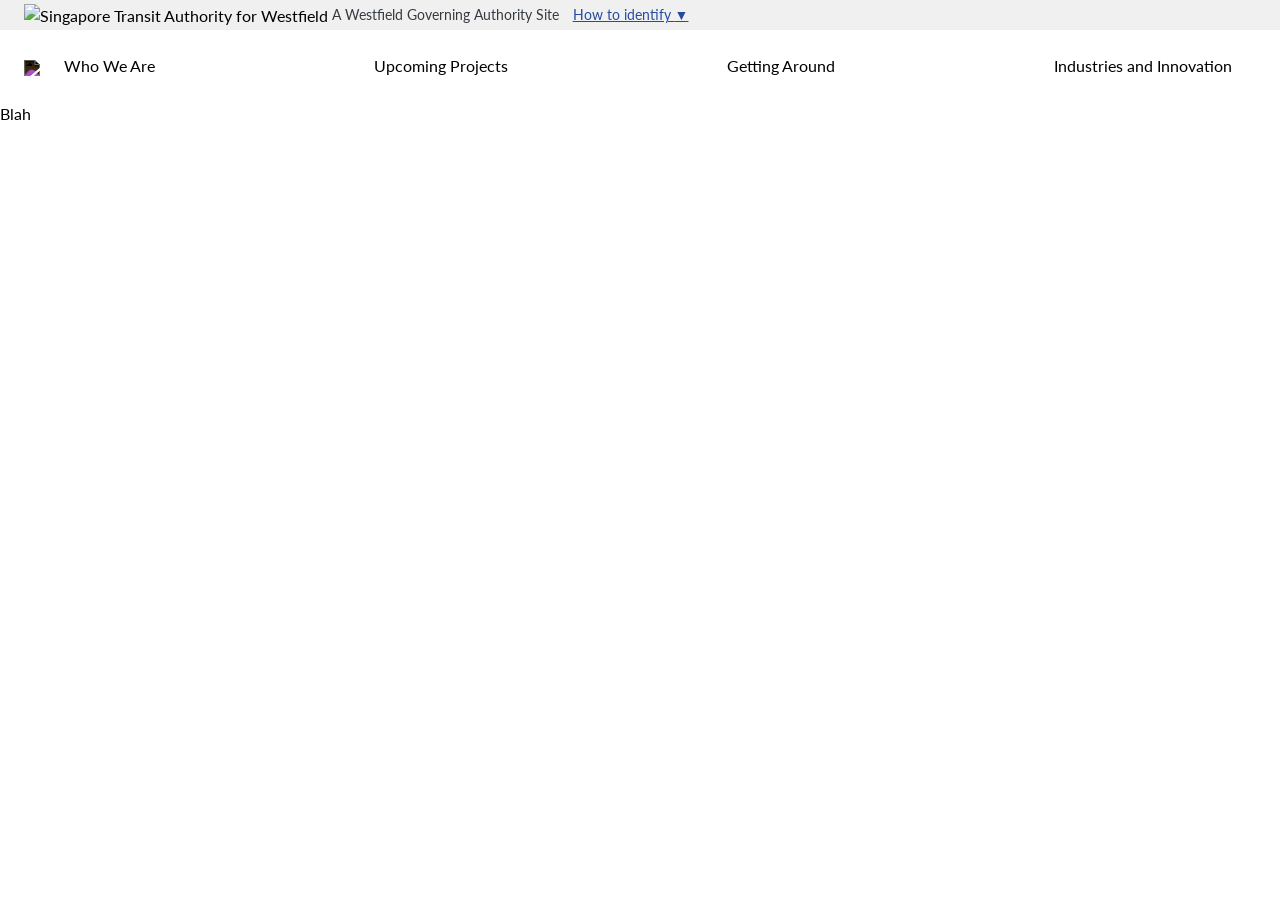
==== busroutes/index.html @ 6c83a16e "the amazing great divorce" ====
<!DOCTYPE html>
<html>
  <head>
    <meta charset = "utf-8">
    <title> STA | Bus Services List </title>
    <link href="../../static/css/westfieldmain.css" rel="stylesheet">
    <link href="../../static/css/westfieldbanner.css" rel="stylesheet">
    <link href="../../static/css/wfbarse.css" rel="stylesheet">
    <link href="../../static/css/busroutelist.css" rel="stylesheet">
  </head>
  <body>
    <header>
      <div class="wf-gov-header">
        <div class="container header-container">
          <a>
            <img src="../../../static/img/sg_transit_authority.webp" alt="Singapore Transit Authority for Westfield"></img>
            <span class="wf-gov-header_text text-dark">A Westfield Governing Authority Site</span>
          </a>
          <input type="checkbox" class="dropdown-identify toggle-checkbox" id="header-helpful-link">
          </input>
          <label class="dropdown-identify" for="header-helpful-link">
            How to identify
            <span class="caret caret-down">▼</span>
            <span class="caret caret-up">▲</span>
          </label>
        </div>
      </div>
      <div for="header-helpful-link" class="identify-banner" id="identify-banner" >
        <div class="banner-container">
          <div class="container nav-wrapper">
            <div class="banner-item">
              <img src="https://d33wubrfki0l68.cloudfront.net/2ec2122b2010672b9cbb6efb5138048d8aff4a09/5d1ab/assets/img/government_building.svg" class="banner-icon"></img>
              <div>
                <strong>
                  Official website links
                </strong>
                <p>
                  Westfield governing agencies communicate via <strong>Westfield Discord Server</strong>.<a href="https://discord.gg/Wr3k7u9aVn">Discord Server</a>
                </p>
              </div>
            </div>
            <div class="banner-item">
              <img src="https://d33wubrfki0l68.cloudfront.net/aecdf1b88c0edfa72e7fef099f28e93b80c8336a/8c6a1/assets/img/lock.svg" class="banner-icon"></img>
              <div>
                <strong>
                  Secure websites use HTTPS
                </strong>
                <p>
                  Look for a <strong> lock </strong>(<img src="https://d33wubrfki0l68.cloudfront.net/aecdf1b88c0edfa72e7fef099f28e93b80c8336a/8c6a1/assets/img/lock.svg" class="inline-banner-icon"></img>) or https:// as an added precaution. Do not share sensitive information here.
                </p>
              </div>
            </div>
          </div>
        </div>
      </div>
      <div class="header-navigation">
        <nav class="navbar ">
          <div class="container">
            <a href="google.com">
              <img src="../../../static/img/westfieldbuses.webp" height="75" width="auto" style="filter: invert(100%)"></img>
            </a>
            <button class="hidden">
              Mobile Only
            </button>
            <div class="navbar-collapse collapse">
              <ul class="navbar-nav h-100 container">
                <li class="nav-item dropdown">
                  Who We Are
                </li>
                <li class="nav-item dropdown">
                  Upcoming Projects
                </li>
                <li class="nav-item dropdown">
                  Getting Around
                </li>
                <li class="nav-item dropdown">
                  Industries and Innovation
                </li>
              </ul>
            </div>
          </div>
        </nav>
      </div>
    </header>
    <main>
        <div id="bus-list">

        </div>
      </main>
    <footer>
      Blah
    </footer>
    <script src="../../static/scripts/wfbusroute.js" rel="script"></script>
    <script src="../../static/db/westfield/wfbusroute.json" rel="json"></script>
  </body>
</html>
---- static/css/westfieldmain.css ----
@import url('https://fonts.googleapis.com/css2?family=Lato:ital,wght@0,100;0,300;0,400;0,700;0,900;1,100;1,300;1,400;1,700;1,900&display=swap');

body {
  margin: 0;
  padding: 0;
  line-height: 1.5;
  font-family: Lato, sans-serif;
  font-weight: 400;
}

header .wf-gov-header img {
  height: 15px;
  width: auto;
}

.container {
  width: 100%;
  padding-left: 1.5rem;
  padding-right: 1.5rem;
  margin-left: auto;
  margin-right: auto;
}

img {
  vertical-align: middle;
}

.text-dark {
  color: #343a40;
}

p {
  padding: 0;
  margin-bottom: 20px;
  margin-top: 0;
}

/* Header Navigation */
.navbar {
  display: flex;
  background-color: #fff;
  padding: .5rem 0;
  align-items: stretch;
}

a img {
  text-decoration: none;
}

.hidden {
  display: none;
}

.navbar .container {
  display: flex;
  align-items: center;
  justify-content: space-between;
}

.navbar-collapse {
  display: flex;
  flex-basis: auto;
  flex-grow: 1;
  align-items: center;
}

.navbar-nav {
  display: flex;
  list-style: none;
}

.nav-item {
  flex: 0 1 auto;
  position: static;
}

/* main content */
.content-wrapper {
  flex: 0 1 auto;
  height: 0;
  min-height: max(50vw, 80vh);
  display: flex;
  flex-direction: row;
  overflow: hidden;
}

.left-menu {
  height: 100%;
}

.navigation-bus {
  height: 100%
}

.map-container {

  flex: 1 1 auto;

  width: 100%;
  height: auto;

  overflow: hidden;
  cursor: grab;
}

.map-container:active {
  cursor:grabbing;
}
---- static/css/westfieldbanner.css ----
img {
  height: auto;
  max-width: 100%;
}

.banner-icon {
  height: 15px;
  width: auto;
  padding: 0, 1rem;
}

.wf-gov-header {
  text-align: left;
  background-color: #f0f0f0;
}

.header-container {
  padding-top: 2px;
  padding-bottom: 2px;
  box-sizing: border-box;
}

.wf-gov-header_text {
  font-size: 14px;
  font-weight: 400;
}

#header-helpful-link {
  margin-left: 0.6rem;
  color: #254ba1;
  font-size: 14px;
  text-decoration: underline;
}

.toggle-checkbox {
  display: none;
}

.dropdown-identify {
  cursor: pointer;
  margin-left: 0.6rem;
  color: #254ba1;
  font-size: 14px;
  text-decoration: underline;
}

.identify-banner {
  display: none;
  width: 100%;
}

.caret {
  text-decoration: none;
}

.caret-down {
  display: inline;
}

.caret-up {
  display: none;
}

.toggle-checkbox:checked ~ .dropdown-identify .caret-down {
  display: none;
}

.toggle-checkbox:checked ~ .dropdown-identify .caret-up {
  display: inline;
}

header:has(.toggle-checkbox:checked) .identify-banner {
  display: block;
}

.nav-wrapper {
  display: flex;
  flex-direction: row;
  box-sizing: border-box;
}

.banner-container {
  display: flex;
  justify-content: center;
  padding-top: 2rem;
  background-color: #f0f0f0;
  min-height: 6em;
  flex-wrap: wrap;
}

.banner-item {
  display: flex;
  margin-right: 5%;
}
---- static/css/wfbarse.css ----
mark {
  background-image: none;
}

.KLT {
  background-color: #004aad;
  color: white;
}

.OKEI {
  background-color: #fea503;
  color: #2e2a25;
}

.bus-route > .serviceTitle > .busOperator {
  background-position: center;
  background-repeat: no-repeat;
  background-size: contain;
  color: #00000000;
}

.bus-route.KLT > .serviceTitle > .busOperator {
  background-image: url("../../static/img/keilutransit.png");
  background-color: white;
}

.bus-route.OKEI > .serviceTitle > .busOperator {
  background-image: url("../../static/img/OKEIbuses.png");
  background-color: white;
}

.serviceStats {
  font-family: 'Lato' !important;
  margin: 8px;
}
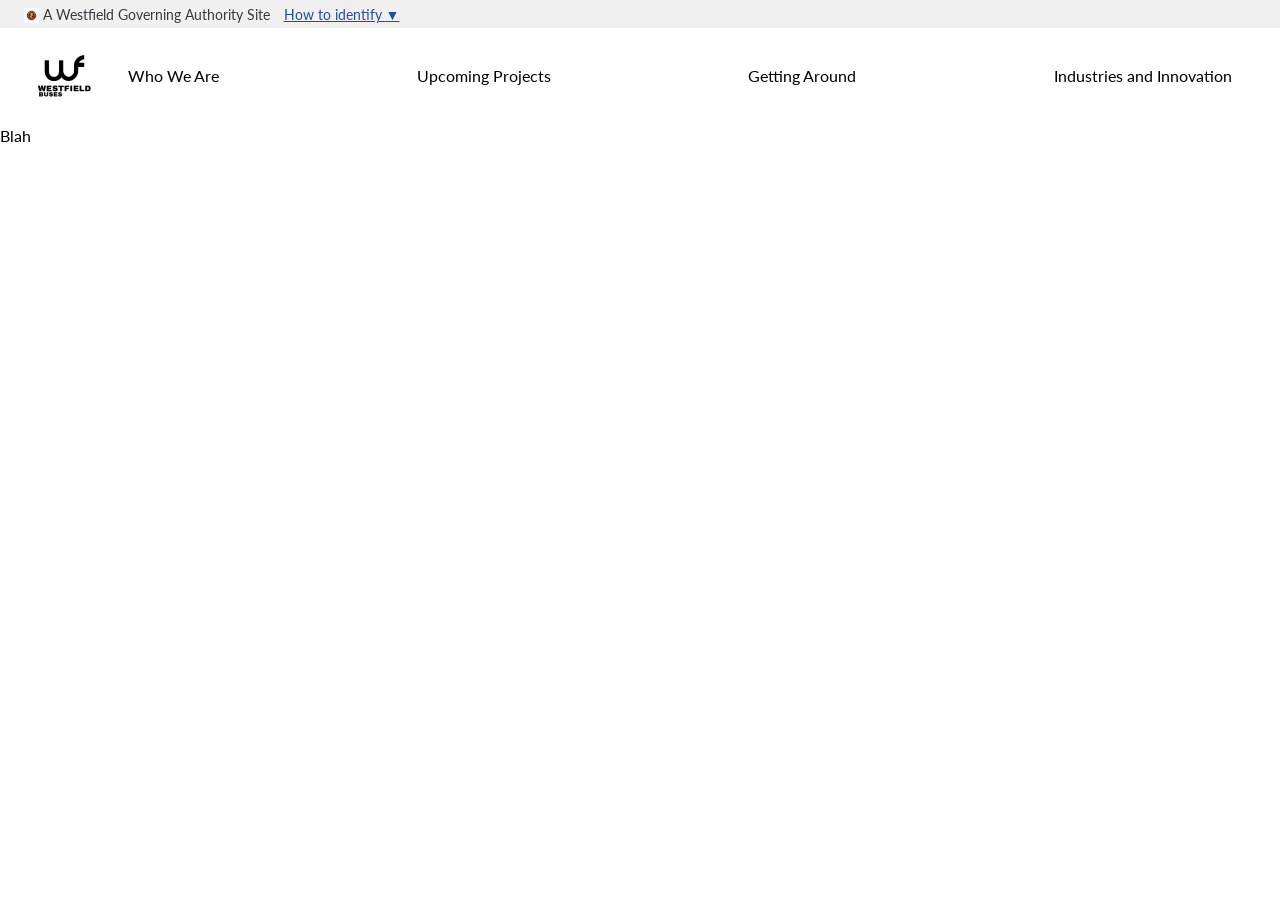
==== commit b5cb74db: "sure okei" ====
--- a/busroutes/index.html
+++ b/busroutes/index.html
@@ -3,17 +3,17 @@
   <head>
     <meta charset = "utf-8">
     <title> STA | Bus Services List </title>
-    <link href="../../static/css/westfieldmain.css" rel="stylesheet">
-    <link href="../../static/css/westfieldbanner.css" rel="stylesheet">
-    <link href="../../static/css/wfbarse.css" rel="stylesheet">
-    <link href="../../static/css/busroutelist.css" rel="stylesheet">
+    <link href="../static/css/westfieldmain.css" rel="stylesheet">
+    <link href="../static/css/westfieldbanner.css" rel="stylesheet">
+    <link href="../static/css/wfbarse.css" rel="stylesheet">
+    <link href="../static/css/busroutelist.css" rel="stylesheet">
   </head>
   <body>
     <header>
       <div class="wf-gov-header">
         <div class="container header-container">
           <a>
-            <img src="../../../static/img/sg_transit_authority.webp" alt="Singapore Transit Authority for Westfield"></img>
+            <img src="../static/img/sg_transit_authority.webp" alt="Singapore Transit Authority for Westfield"></img>
             <span class="wf-gov-header_text text-dark">A Westfield Governing Authority Site</span>
           </a>
           <input type="checkbox" class="dropdown-identify toggle-checkbox" id="header-helpful-link">
@@ -57,7 +57,7 @@
         <nav class="navbar ">
           <div class="container">
             <a href="google.com">
-              <img src="../../../static/img/westfieldbuses.webp" height="75" width="auto" style="filter: invert(100%)"></img>
+              <img src="../static/img/westfieldbuses.webp" height="75" width="auto" style="filter: invert(100%)"></img>
             </a>
             <button class="hidden">
               Mobile Only
@@ -90,7 +90,7 @@
     <footer>
       Blah
     </footer>
-    <script src="../../static/scripts/wfbusroute.js" rel="script"></script>
-    <script src="../../static/db/westfield/wfbusroute.json" rel="json"></script>
+    <script src="../static/scripts/wfbusroute.js" rel="script"></script>
+    <script src="../static/db/westfield/wfbusroute.json" rel="json"></script>
   </body>
 </html>
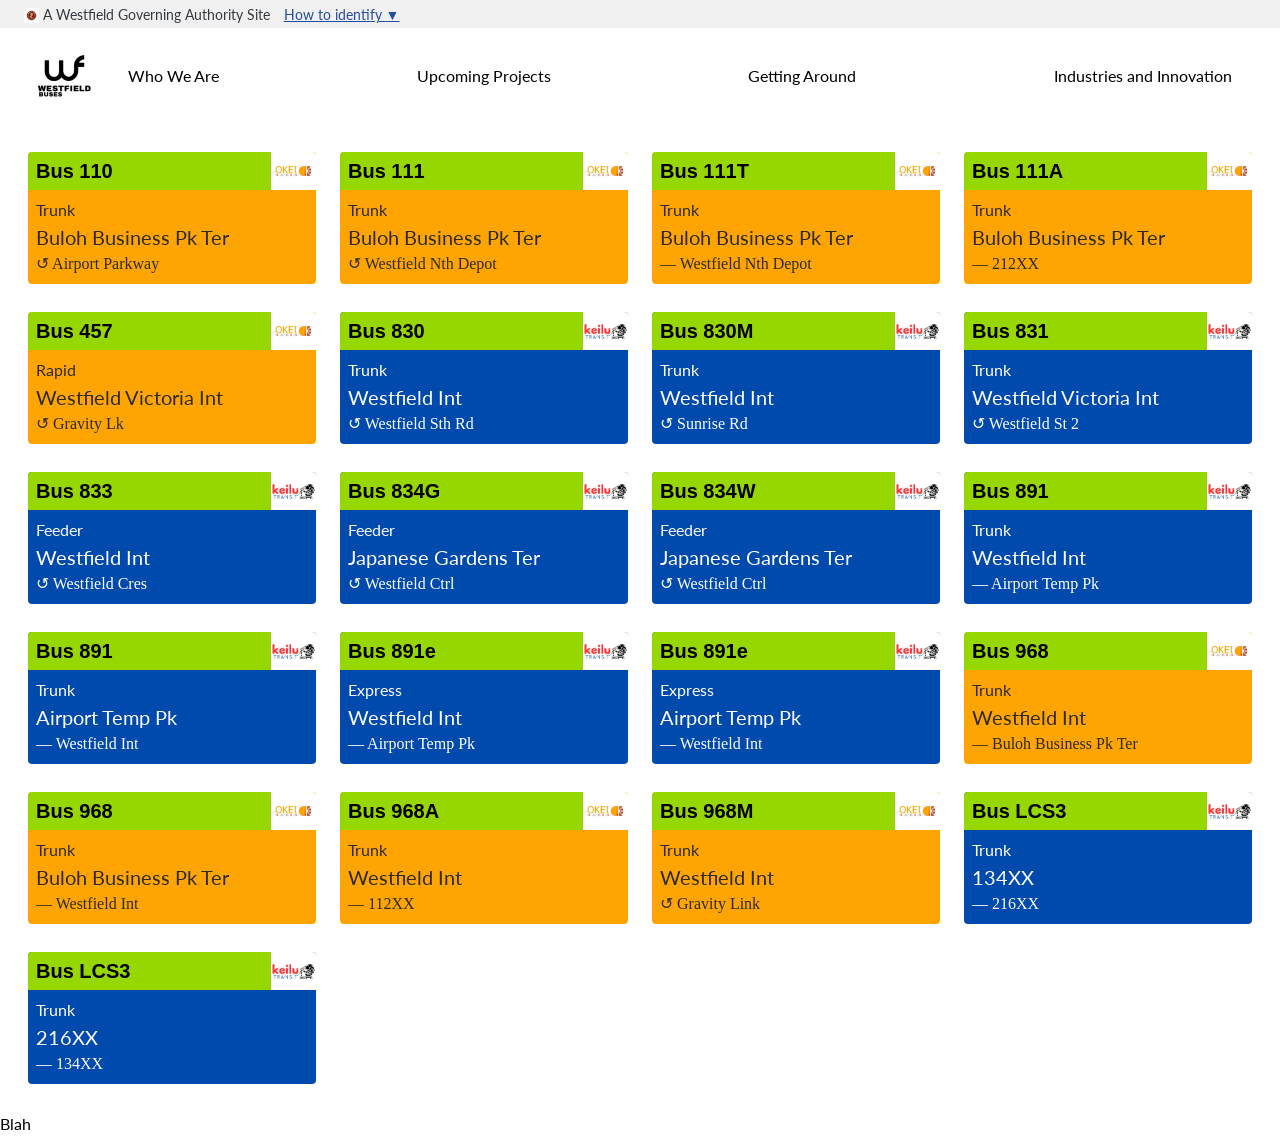
==== commit 3ff3649a: "Update index.html" ====
--- a/busroutes/index.html
+++ b/busroutes/index.html
@@ -91,6 +91,7 @@
       Blah
     </footer>
     <script src="../static/scripts/wfbusroute.js" rel="script"></script>
-    <script src="../static/db/westfield/wfbusroute.json" rel="json"></script>
+    <script src="../static/db/wfbusroute.json" rel="json"></script>
+    <script src="../static/db/busstops.json" rel="json"></script>
   </body>
 </html>
--- a/static/css/busroutelist.css
+++ b/static/css/busroutelist.css
@@ -0,0 +1,59 @@
+.bus-route {
+  border-radius: 8px;
+  border-width: 4px;
+  border-style: solid;
+  transition: 0.5s;
+  border-color: white;
+}
+
+.bus-route:hover {
+  background-color: #f3f8e6;
+  color: #000000;
+  border-color: black;
+  transform: scale(1.05);
+}
+
+#bus-list {
+  display: grid;
+  grid-template-columns: repeat(auto-fit, minmax(256px, 1fr));
+  column-gap: 16px;
+  row-gap: 20px;
+  padding: 24px;
+  transition: 0.5s;
+}
+
+.serviceNo {
+  font-family: "Ubuntu", sans-serif;
+  font-size: 20px;
+  font-weight: 600;
+  padding: 4px 8px;
+  align-content: center;
+  justify-content: center;
+}
+
+.serviceTitle {
+  border-radius: 4px 4px 0 0;
+  background-color: #97d700;
+  color: #000000;
+  display: grid;
+  grid-template-columns: auto 5vh
+}
+
+.busOperator {
+  border-radius: 0 4px 0 0;
+}
+
+.bus_start {
+  font-size: 20px;
+  font-weight: 400;
+}
+
+.bus_dest {
+  font-size: 16px;
+  font-weight: 300;
+}
+
+.servicestats {
+  font-family: 'Fira Sans Condensed';
+  margin: 8px;
+}
